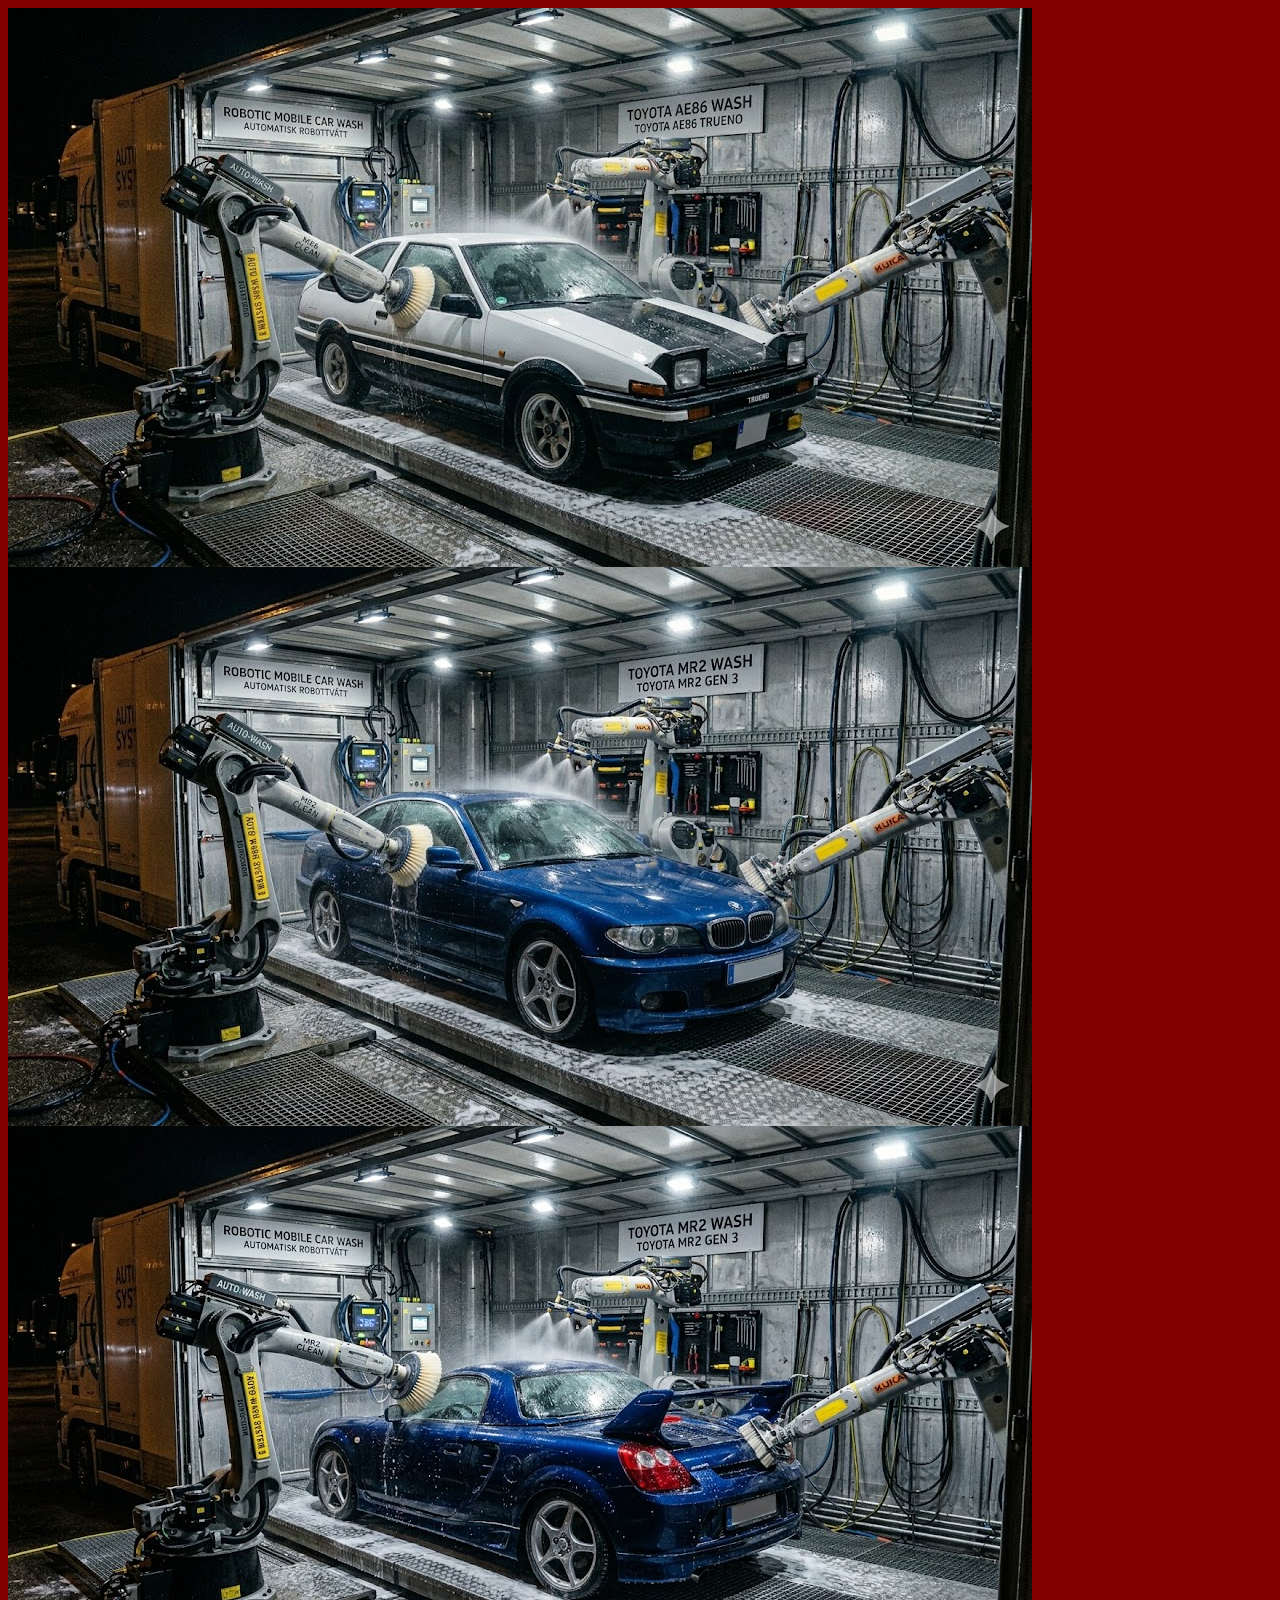
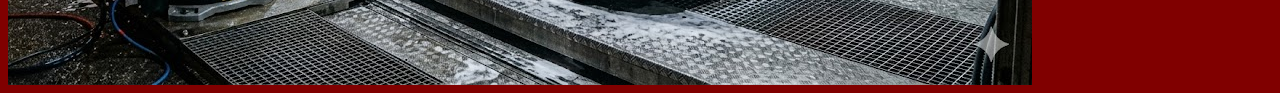
==== extra.html @ 1b341d26 "Detta är sista projektet för webb, jag har börjat med att tänka vad jag ska göra samt lagt in några " ====
<!DOCTYPE html>
<html lang="en">
<head>
    <meta charset="UTF-8">
    <meta name="viewport" content="width=device-width, initial-scale=1.0">
    <title>Document</title>
    <link rel="stylesheet" href="style.css">
</head>
<body>
    <img src="ae86-cleanride.jpg" alt="bild">
    <img src="e46-cleanride.jpg" alt="bild2">
    <img src="mk3-mr2-cleanride.jpg" alt="bild3">
    
</body>
</html>
---- style.css ----
body{
    display: flex;
    flex-wrap: wrap;
    flex-direction: row;
    background-color: maroon;
}
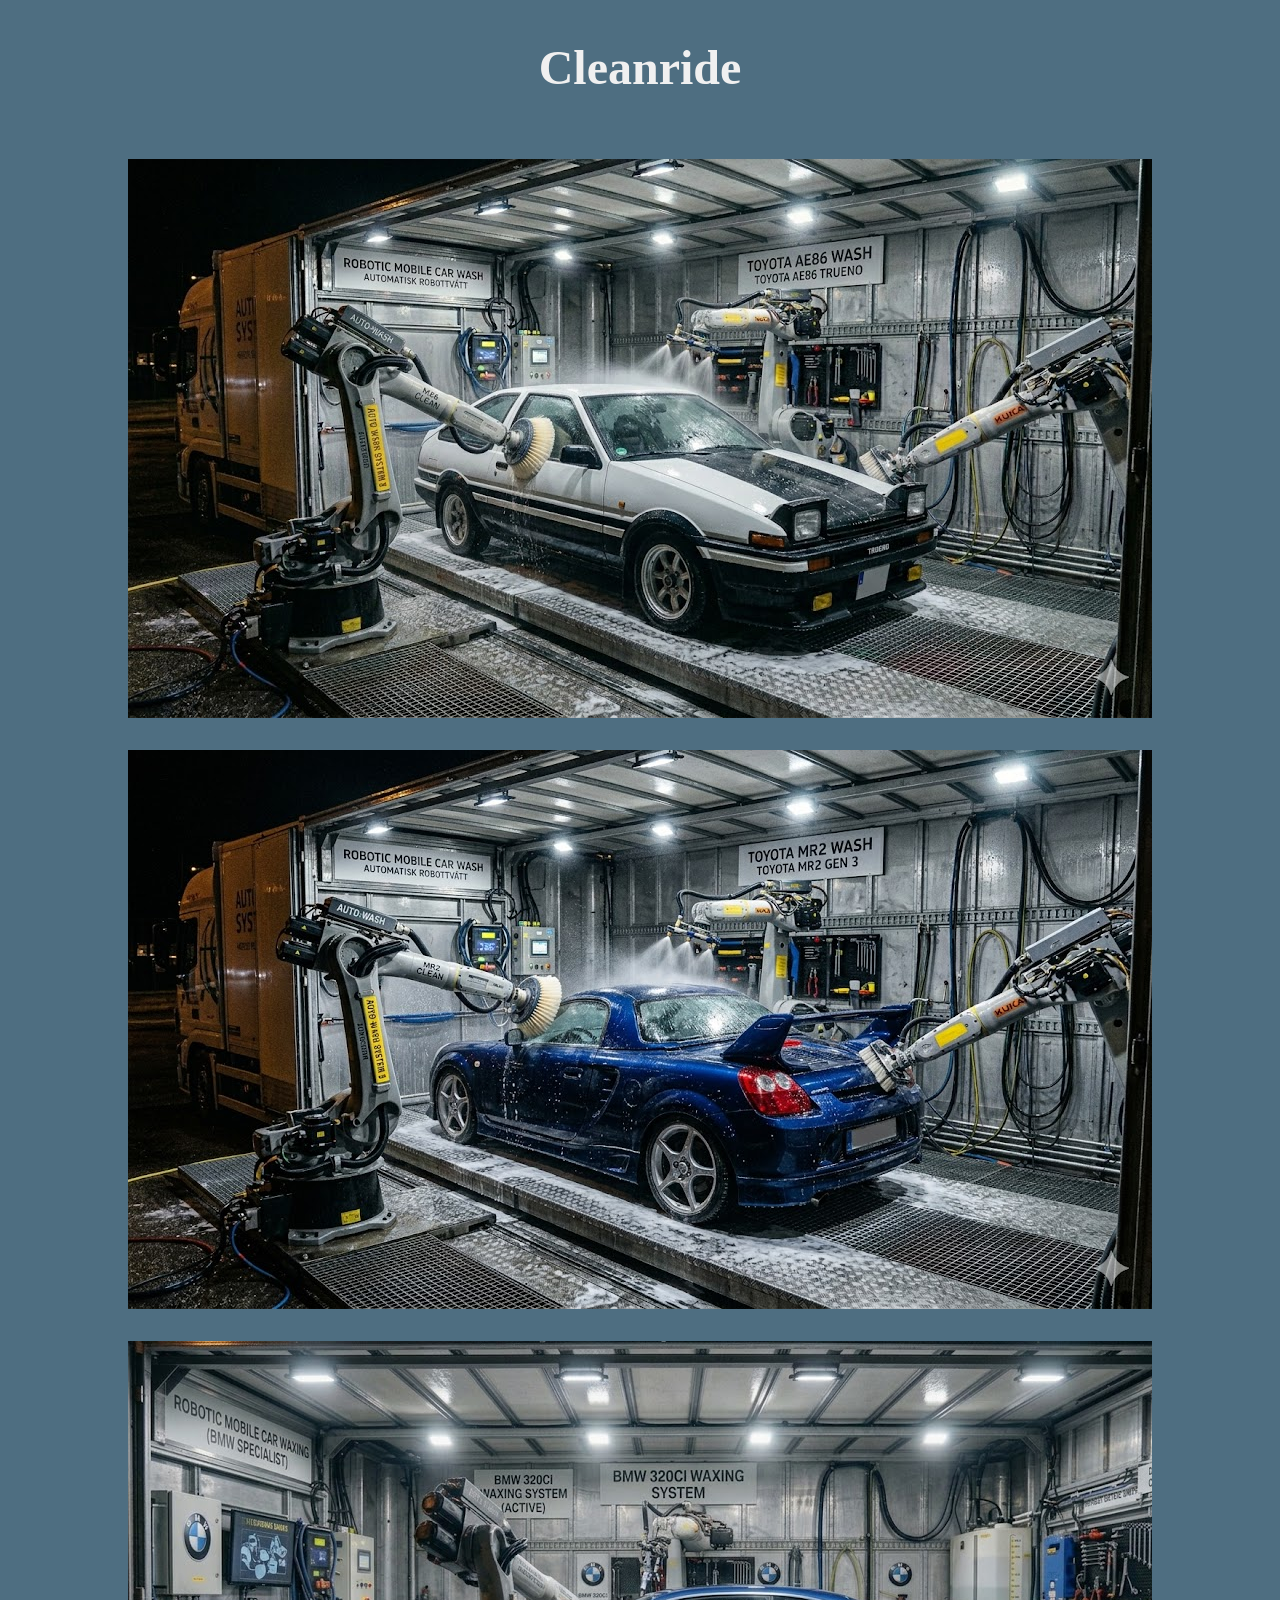
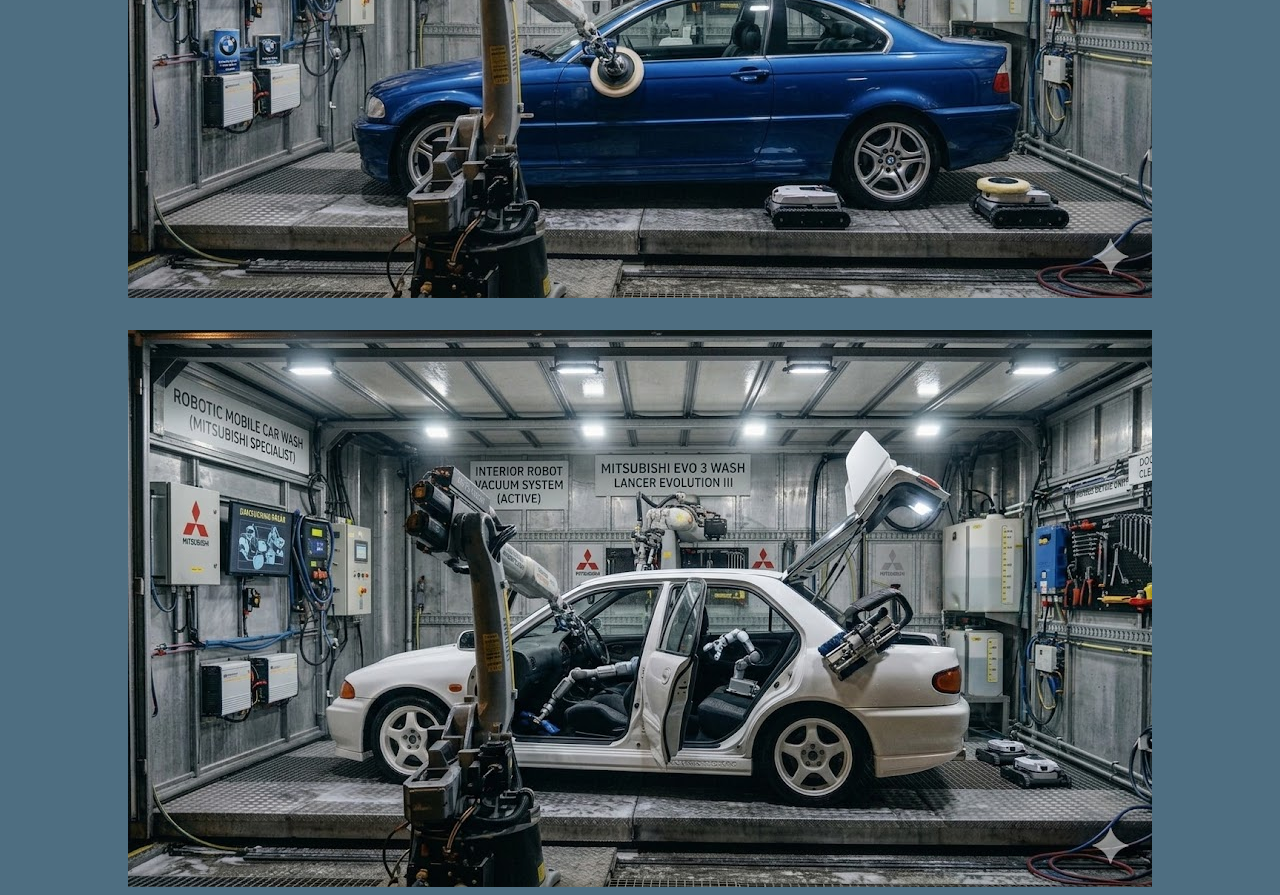
==== commit 323e0fbd: "lagt till lite bilder och rubrik" ====
--- a/extra.html
+++ b/extra.html
@@ -7,9 +7,11 @@
     <link rel="stylesheet" href="style.css">
 </head>
 <body>
+    <h1> Cleanride</h1>
     <img src="ae86-cleanride.jpg" alt="bild">
-    <img src="e46-cleanride.jpg" alt="bild2">
     <img src="mk3-mr2-cleanride.jpg" alt="bild3">
+    <img src="e46-vax-cleanride.jpg" alt="bild2">
+    <img src="ev3-cleanride.jpg" alt="bild4">
     
 </body>
 </html>
--- a/style.css
+++ b/style.css
@@ -1,6 +1,18 @@
 body{
     display: flex;
     flex-wrap: wrap;
-    flex-direction: row;
-    background-color: maroon;
+    flex-direction: column;
+    
+    justify-content: center;
+    align-items: center;
+    
+    
+    background-color: rgb(78, 110, 129);
+    gap: 2rem;
+}
+
+h1{
+    font-size: 3rem;
+    color: #f0f0f0;
+    
 }
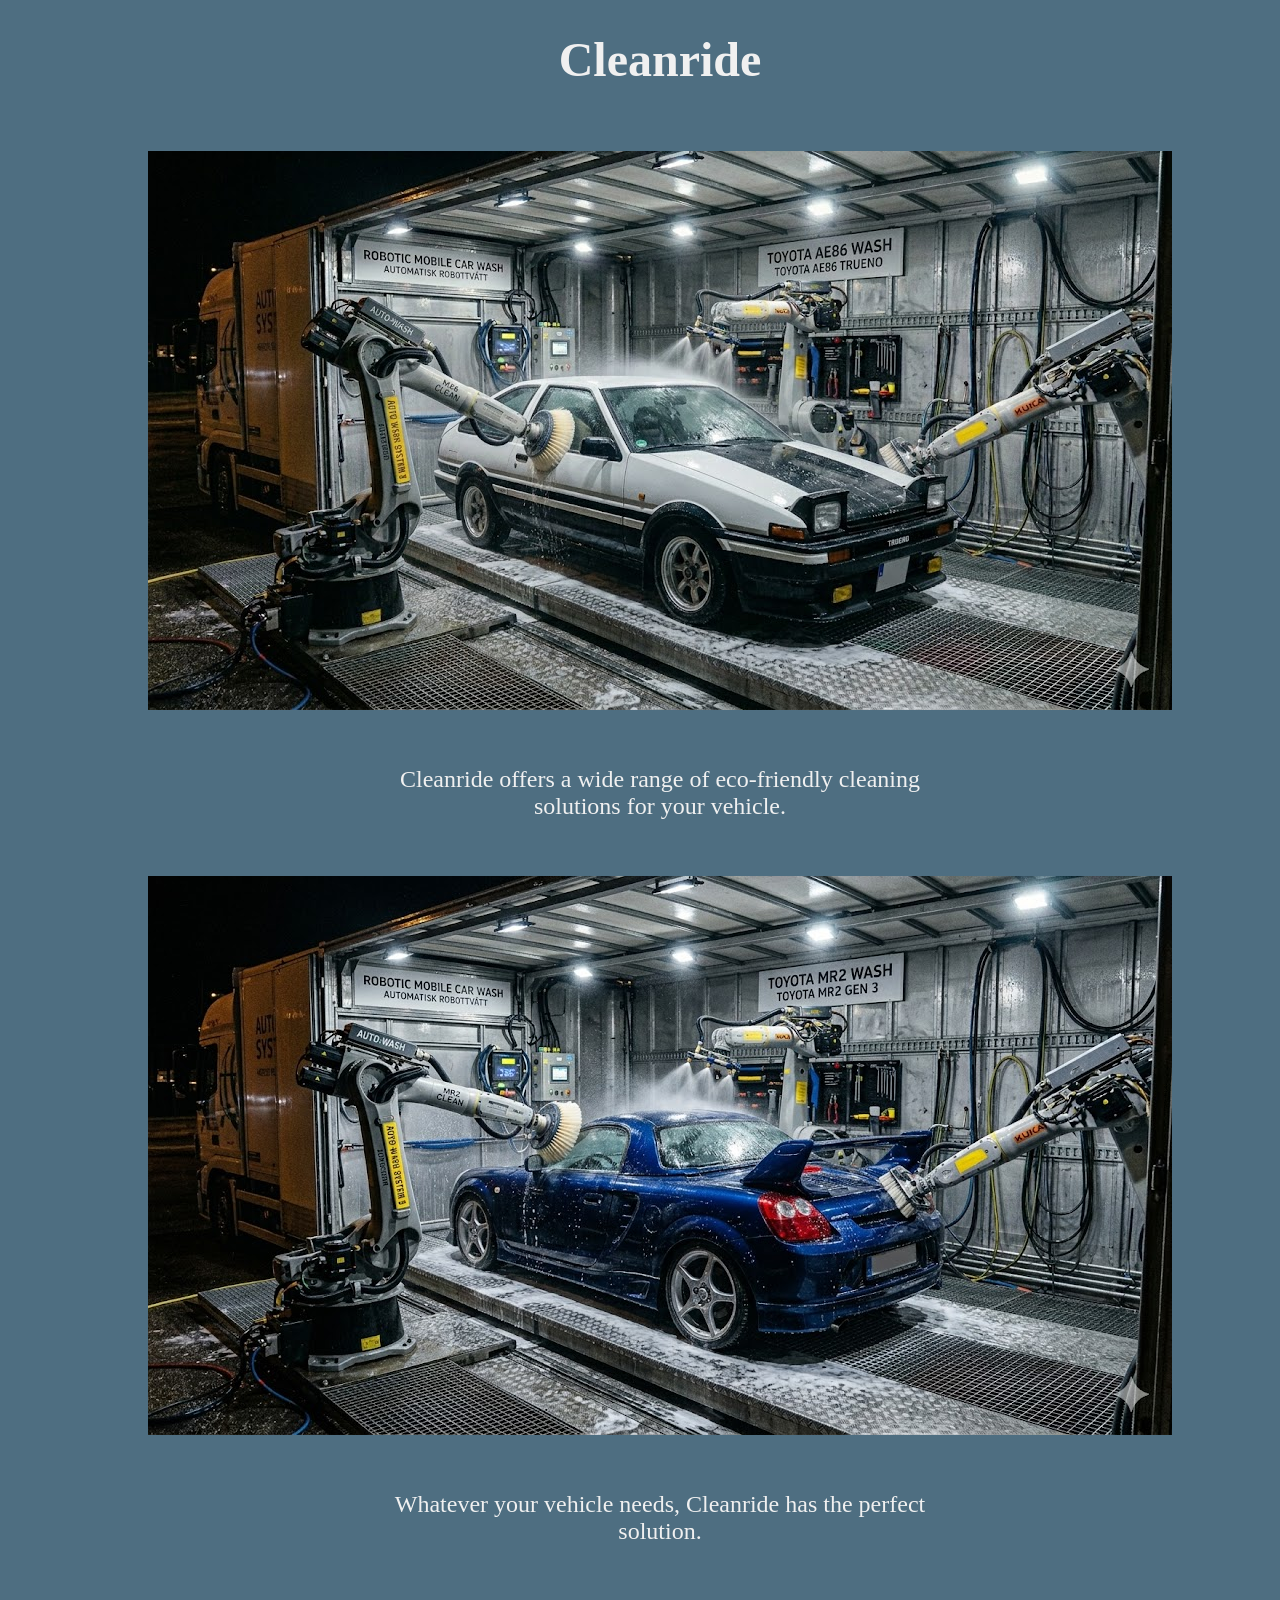
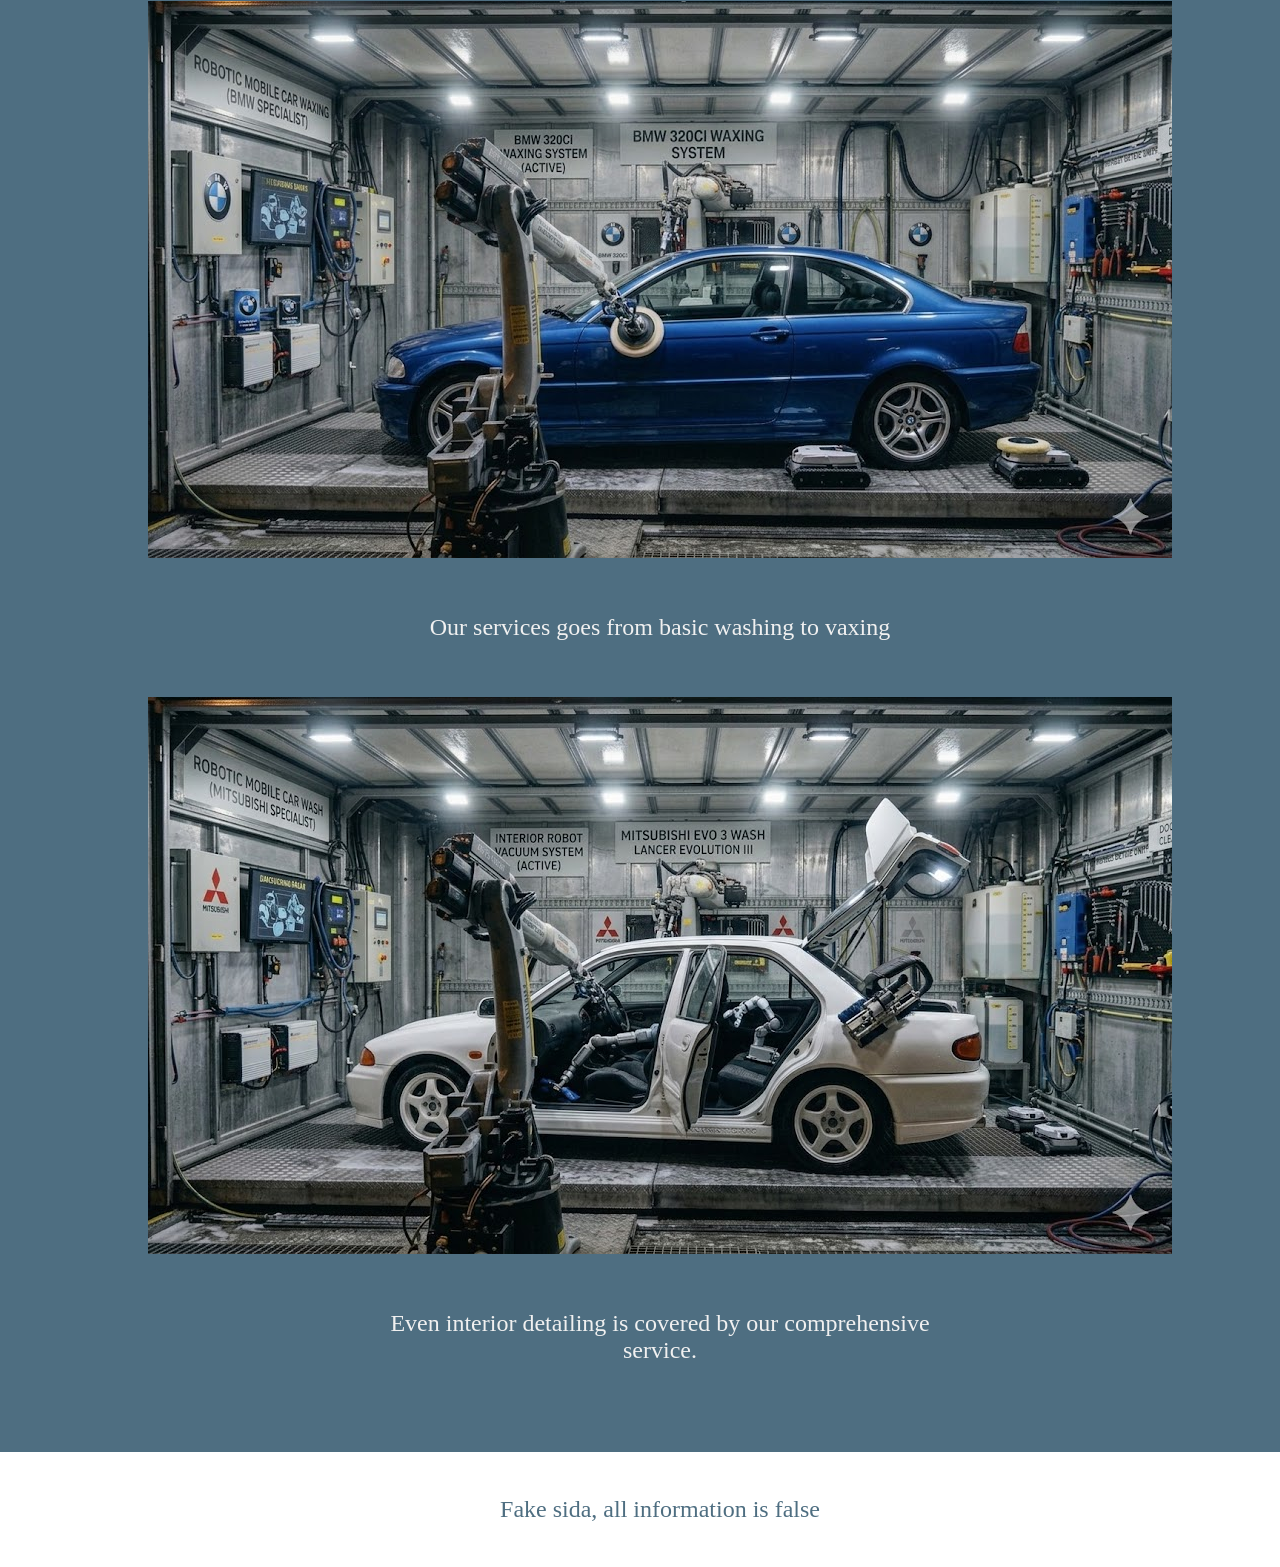
==== commit 05681661: "lag till litte info under bilerna samt, footer" ====
--- a/extra.html
+++ b/extra.html
@@ -9,9 +9,17 @@
 <body>
     <h1> Cleanride</h1>
     <img src="ae86-cleanride.jpg" alt="bild">
+    <p>Cleanride offers a wide range of eco-friendly cleaning solutions for your vehicle.</p>
     <img src="mk3-mr2-cleanride.jpg" alt="bild3">
+    <p>Whatever your vehicle needs, Cleanride has the perfect solution.</p>
     <img src="e46-vax-cleanride.jpg" alt="bild2">
+    <p>Our services goes from basic washing to vaxing</p>
     <img src="ev3-cleanride.jpg" alt="bild4">
-    
+    <p>Even interior detailing is covered by our comprehensive service.</p>
+
+
+    <footer>
+    <p>Fake sida, all information is false</p>
+    </footer>
 </body>
 </html>
--- a/style.css
+++ b/style.css
@@ -9,10 +9,33 @@
     
     background-color: rgb(78, 110, 129);
     gap: 2rem;
+    margin: 0   ;
 }
 
 h1{
     font-size: 3rem;
     color: #f0f0f0;
     
+}
+
+p{
+    font-size: 1.5rem;
+    color: #f0f0f0;
+    max-width: 600px;
+    text-align: center;
+}
+
+footer{
+    display: flex;
+    justify-content: center;
+    align-items: center;
+    font-size: 1rem;
+    background-color: white;
+    margin-top: 2rem;
+    p {
+        color: rgb(78, 110, 129);
+    }
+    padding: 20px;
+    width: 100%;
+    text-align: center;
 }
